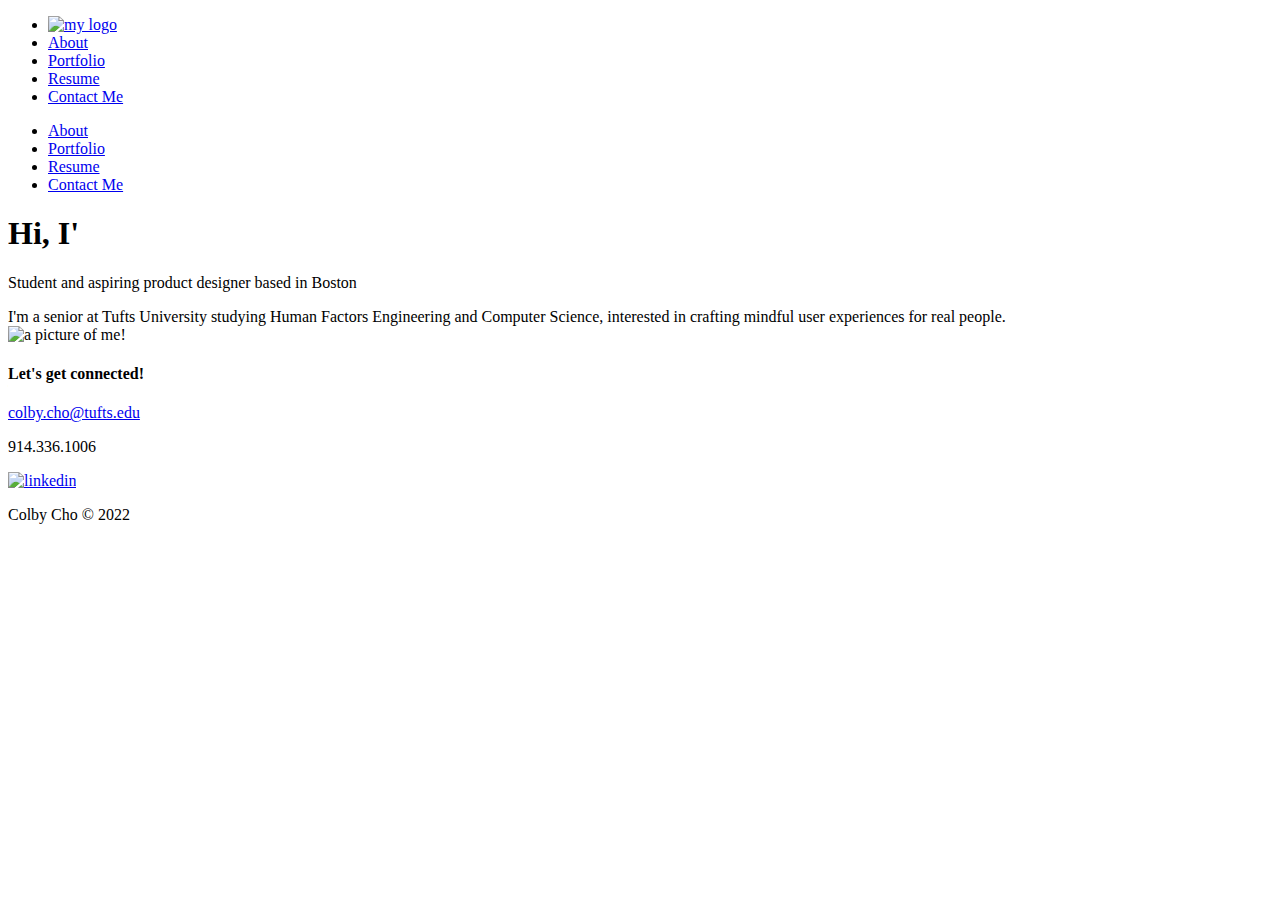
==== index.html @ f1969420 "Add files via upload" ====
<!DOCTYPE html>
<html lang="en">
<head>
    <meta charset="UTF-8">
    <meta http-equiv="X-UA-Compatible" content="IE=edge">
    <meta name="viewport" content="width=device-width, initial-scale=1.0">
    <link rel="stylesheet" href="css/index.css">
    <link rel="shortcut icon" type="image/ico" href="images/flavicon2.png"/>
    <title>Colby Cho</title>
</head>
<body>
    <header>
        <nav>
            <ul>
                <div id="home">
                    <li><a href="index.html"><img src="images/logo3.png" alt="my logo"></a></li>
                </div>
                <div id="navbar">
                    <li><a href="about.html">About</a></li>
                    <li><a href="portfolio.html">Portfolio</a></li>
                    <li><a href="Senior Yr Resume.pdf" target="_blank">Resume</a></li>
                    <li><a href="#contact">Contact Me</a></li>
                </div>
            </ul>
        </nav>
        <div id="hamburger-icon" onclick="toggleMobileMenu(this)">
            <div class="bar1"></div>
            <div class="bar2"></div>
            <div class="bar3"></div>
            <ul class="mobile-menu">
                <li><a href="about.html">About</a></li>
                <li><a href="portfolio.html">Portfolio</a></li>
                <li><a href="Senior Yr Resume.pdf" target="_blank">Resume</a></li>
                <li><a href="#contact">Contact Me</a></li>
            </ul>
        </div>
    </header>
    <main>
        <div id="opening-text">
            <h1 id="message">Hi, I'm Colby.</h1>
            <p>Student and aspiring product designer based in Boston</p>
            <span>I'm a senior at Tufts University studying Human Factors Engineering and Computer Science, interested in crafting mindful user experiences for real people.</span>
        </div>
        <div id="banner">
            <img src="images/profile3.png" alt="a picture of me!">
        </div>
    </main>
    <footer>
        <div id="contact">
            <h4>Let's get connected!</h4>
            <p><a href="mailto:colby.cho@tufts.edu" target="_blank">colby.cho@tufts.edu</a></p>
            <p>914.336.1006</p>
            <a href="https://linkedin.com/in/colby-cho-023ab71b9"><img src="images/linkedin.png" alt="linkedin"></a>
        </div>
        <p>Colby Cho &copy; 2022</p>
    </footer>
    <script>
        function toggleMobileMenu(menu) {
                menu.classList.toggle('open');
        }

        var quoteArray = ["Hi, I'm Colby."];
        var textPosition = 0; 
        var speed = 100;
  
        typewriter = () => {
          document.querySelector("#message").innerHTML = quoteArray[0].substring(0, textPosition);

          if(textPosition++ != quoteArray[0].length)
            setTimeout(typewriter, speed);
        }
  
        window.addEventListener("load", typewriter)
    </script>
</body>
</html>
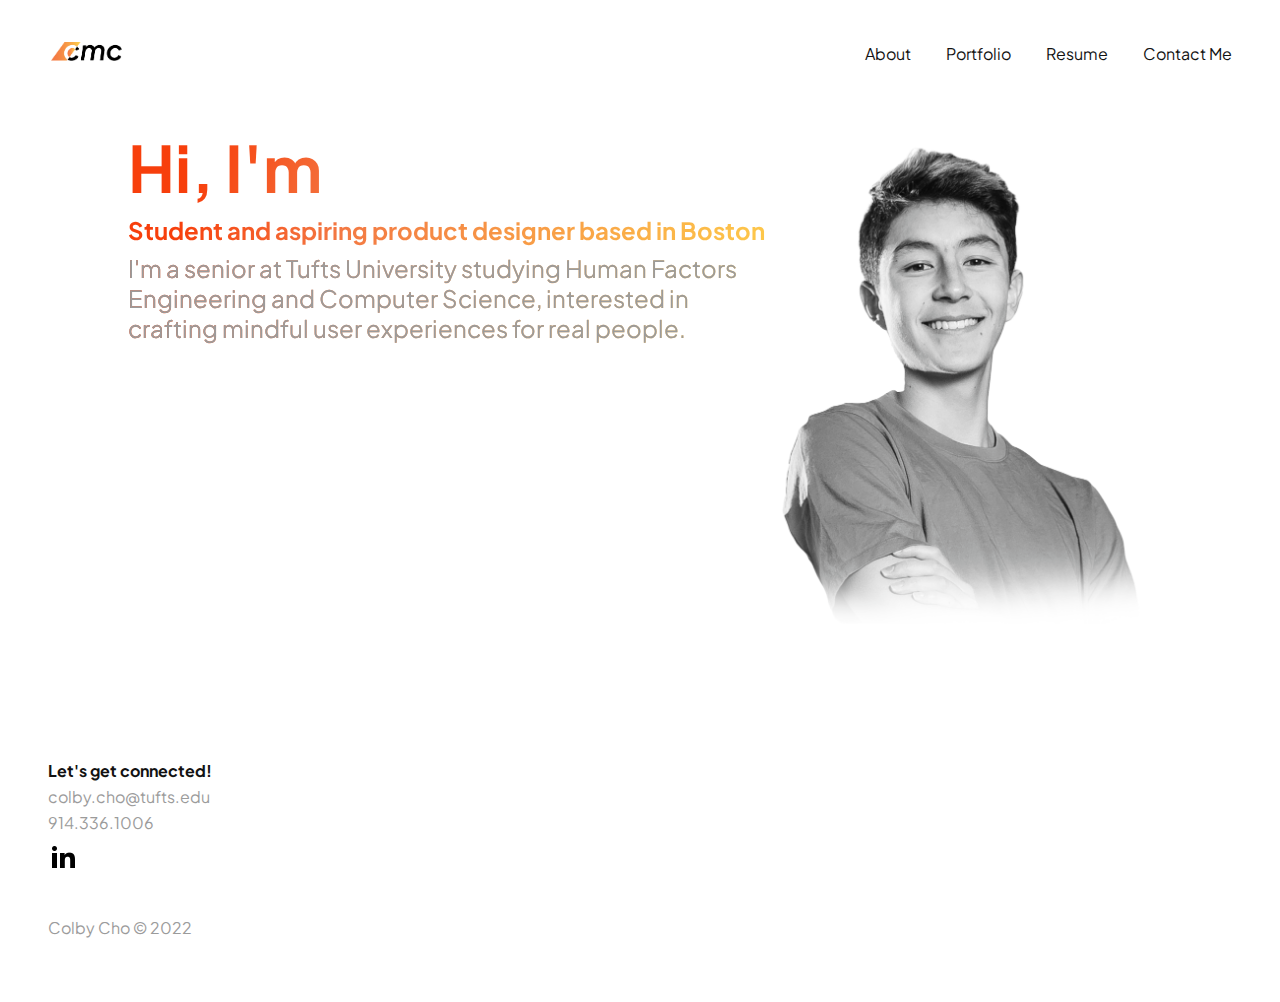
==== commit 79e86fb3: "beefy resume" ====
--- a/index.html
+++ b/index.html
@@ -18,7 +18,7 @@
                 <div id="navbar">
                     <li><a href="about.html">About</a></li>
                     <li><a href="portfolio.html">Portfolio</a></li>
-                    <li><a href="Senior Yr Resume.pdf" target="_blank">Resume</a></li>
+                    <li><a href="CCResume2023.pdf" target="_blank">Resume</a></li>
                     <li><a href="#contact">Contact Me</a></li>
                 </div>
             </ul>
@@ -30,7 +30,7 @@
             <ul class="mobile-menu">
                 <li><a href="about.html">About</a></li>
                 <li><a href="portfolio.html">Portfolio</a></li>
-                <li><a href="Senior Yr Resume.pdf" target="_blank">Resume</a></li>
+                <li><a href="CCResume2023.pdf" target="_blank">Resume</a></li>
                 <li><a href="#contact">Contact Me</a></li>
             </ul>
         </div>
@@ -50,7 +50,7 @@
             <h4>Let's get connected!</h4>
             <p><a href="mailto:colby.cho@tufts.edu" target="_blank">colby.cho@tufts.edu</a></p>
             <p>914.336.1006</p>
-            <a href="https://linkedin.com/in/colby-cho-023ab71b9"><img src="images/linkedin.png" alt="linkedin"></a>
+            <a href="https://linkedin.com/in/colby-cho"><img src="images/linkedin.png" alt="linkedin"></a>
         </div>
         <p>Colby Cho &copy; 2022</p>
     </footer>
--- a/css/index.css
+++ b/css/index.css
@@ -0,0 +1,260 @@
+@import url('https://fonts.googleapis.com/css2?family=Amatic+SC:wght@700&family=Chakra+Petch:wght@500&family=Cinzel&family=Fugaz+One&family=Inter&family=Monoton&family=Orbitron:wght@900&family=Oswald:wght@500&family=Plus+Jakarta+Sans:wght@400;600;700&family=Roboto+Slab&family=Source+Code+Pro:wght@400;700&family=Ultra&display=swap');
+
+* {
+    scroll-behavior: smooth;
+    text-rendering: optimizeSpeed;
+}
+
+body {
+    font-family: 'Plus Jakarta Sans', sans-serif;
+    background-position: cover;
+    background-repeat: no-repeat;
+}
+
+header {
+    margin-top: 20px;
+    display: flex;
+    align-items: center;
+    padding-left: 40px;
+    padding-right: 40px;
+}
+
+nav {
+    width: 100%;
+}
+
+ul {
+    padding: 0;
+    display: flex;
+    flex-direction: row;
+    justify-content: space-between;
+    list-style: none;
+}
+
+li a {
+    text-decoration: none;
+}
+
+#home li a {
+    color: #121212;
+}
+
+#navbar {
+    display: flex;
+    flex-direction: row;
+    align-items: center;
+}
+
+#navbar li {
+    padding-left: 35px;
+}
+
+#navbar li a {
+    color: #121212;
+    transition: color 300ms ease-in-out;
+}
+
+#navbar li a:hover {
+    color: rgb(243, 120, 67);
+}
+
+#hamburger-icon {
+    display: none;
+    cursor: pointer;
+}
+
+#hamburger-icon div {
+    width: 20px;
+    height: 2px;
+    background-color: #121212;
+    border-radius: 2px;
+    margin: 6px 0px;
+    transition: 0.3s;
+}
+
+.open .bar1 {
+    -webkit-transform: rotate(-45deg) translate(-6px, 5px);
+    transform: rotate(-45deg) translate(-6px, 5px);
+}
+
+.open .bar2 {
+    opacity: 0;
+}
+
+.open .bar3 {
+    -webkit-transform: rotate(45deg) translate(-6px, -6px);
+    transform: rotate(45deg) translate(-6px, -6px);
+}
+
+.open .mobile-menu {
+    display: flex;
+    flex-direction: column;
+    align-items: center;
+    justify-content: flex-start;
+    gap: 20px;
+    padding-left: 51px;
+    background-color: white;
+    z-index: 2;
+    box-shadow: 0px 12px 10px 0 rgb(0 0 0 / 20%);
+    height: 240px;
+}
+
+.mobile-menu {
+    display: none;
+    position: absolute;
+    left: 0;
+    width: 100vw;
+    padding-top: 20px;
+    padding-bottom: 10px;
+}
+
+.mobile-menu li {
+    padding-bottom: 20px;
+    width: 100%;
+}
+
+.mobile-menu li a {
+    color: #121212;
+    transition: color 300ms ease-in-out;
+}
+
+.mobile-menu li a:hover {
+    color: #F37843;
+}
+
+@media only screen and (max-width: 773px) {
+    #home img {
+        width: 15vw;
+        height: auto;
+    }
+    #navbar {
+        display: none;
+    }
+    #hamburger-icon {
+        display: block;
+    }
+    main {
+        display: flex;
+        flex-direction: column-reverse;
+        order: 5;
+        padding-left: 40px;
+        padding-right: 40px;
+        margin-top: 40px;
+        margin-bottom: 40px;
+    }
+    #opening-text {
+        align-items: center;
+        width: 100%;
+    }
+    #opening-text h1 {
+        font-size: 40px;
+        font-weight: 700;
+        margin: 0;
+    }
+    #banner img {
+        width: 60vw;
+        height: auto;
+    }
+}
+
+@media only screen and (min-width: 773px) {
+    #home img {
+        width: 6vw;
+        height: auto;
+    }
+    main {
+        display: flex;
+        flex-direction: row;
+        justify-content: center;
+        padding-left: 40px;
+        padding-right: 40px;
+        margin-top: 40px;
+        margin-bottom: 60px;
+    }
+    #opening-text {
+        width: 50vw;
+    }
+    #opening-text h1 {
+        font-size: 64px;
+        font-weight: 700;
+        margin: 0;
+    }
+    #banner img {
+        width: 30vw;
+        height: auto;
+    }
+}
+
+#opening-text {
+    justify-content: center;
+    background-color: #F37843;
+  
+    /* Create the gradient. */
+    background-image: linear-gradient(108deg, #f73f0c 10%, #F37843 30%, rgb(255, 210, 75) 90%);
+    
+    /* Set the background size and repeat properties. */
+    background-size: 100%;
+    background-repeat: repeat;
+
+    /* Use the text as a mask for the background. */
+    /* This will show the gradient as a text color rather than element bg. */
+    -webkit-background-clip: text;
+    -webkit-text-fill-color: transparent; 
+    -moz-background-clip: text;
+    -moz-text-fill-color: transparent;
+}
+
+#opening-text p {
+    font-size: 24px;
+    font-weight: bold;
+    padding-top: 8px;
+    padding-bottom: 8px;
+    margin: 0;
+}
+
+#opening-text span {
+    background-color: rgb(155, 155, 155);
+    font-size: 24px;
+
+    -webkit-background-clip: text;
+    -webkit-text-fill-color: transparent; 
+    -moz-background-clip: text;
+    -moz-text-fill-color: transparent;
+}
+
+footer {
+    color: rgb(155, 155, 155);
+    padding: 40px;
+}
+
+footer p {
+    margin-top: 40px
+}
+
+#contact h4 {
+    color: #121212;
+    margin-top: 0;
+    margin-bottom: 5px;
+}
+
+#contact p a {
+    color:rgb(155, 155, 155);
+    text-decoration: none;
+}
+
+#contact p {
+    color:rgb(155, 155, 155);
+    margin: 0;
+    padding-bottom: 5px;
+}
+
+#contact img {
+    margin-top: 5px;
+    width: 30px;
+    height: auto;
+    transition: all 300ms ease-in-out;
+}
+
+#contact img:hover {
+    opacity: 0.5;
+}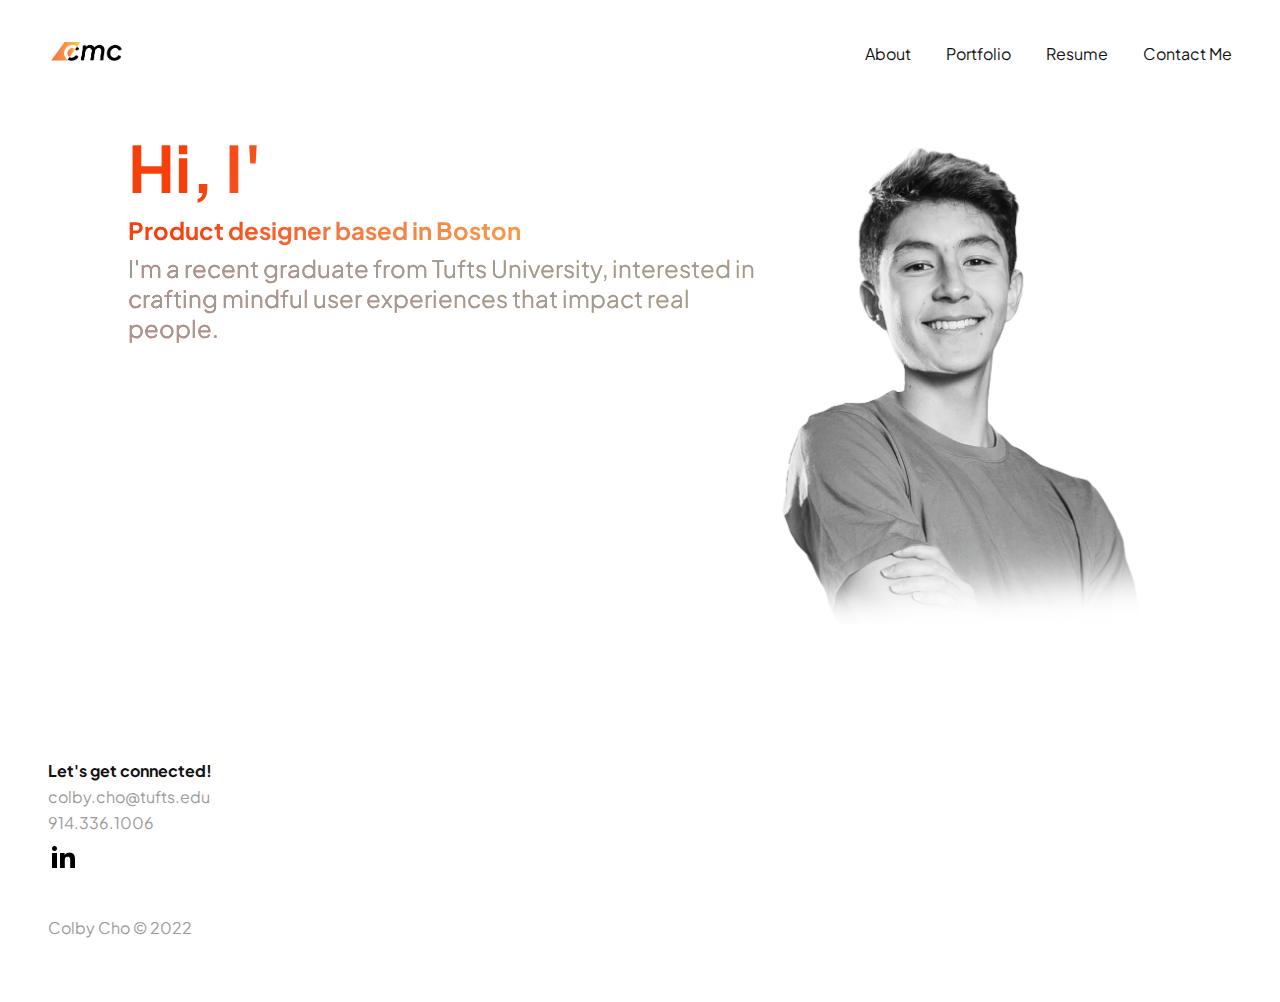
==== commit cd95bf41: "removing cringe" ====
--- a/index.html
+++ b/index.html
@@ -38,8 +38,8 @@
     <main>
         <div id="opening-text">
             <h1 id="message">Hi, I'm Colby.</h1>
-            <p>Student and aspiring product designer based in Boston</p>
-            <span>I'm a senior at Tufts University studying Human Factors Engineering and Computer Science, interested in crafting mindful user experiences for real people.</span>
+            <p>Product designer based in Boston</p>
+            <span>I'm a recent graduate from Tufts University, interested in crafting mindful user experiences that impact real people.</span>
         </div>
         <div id="banner">
             <img src="images/profile3.png" alt="a picture of me!">
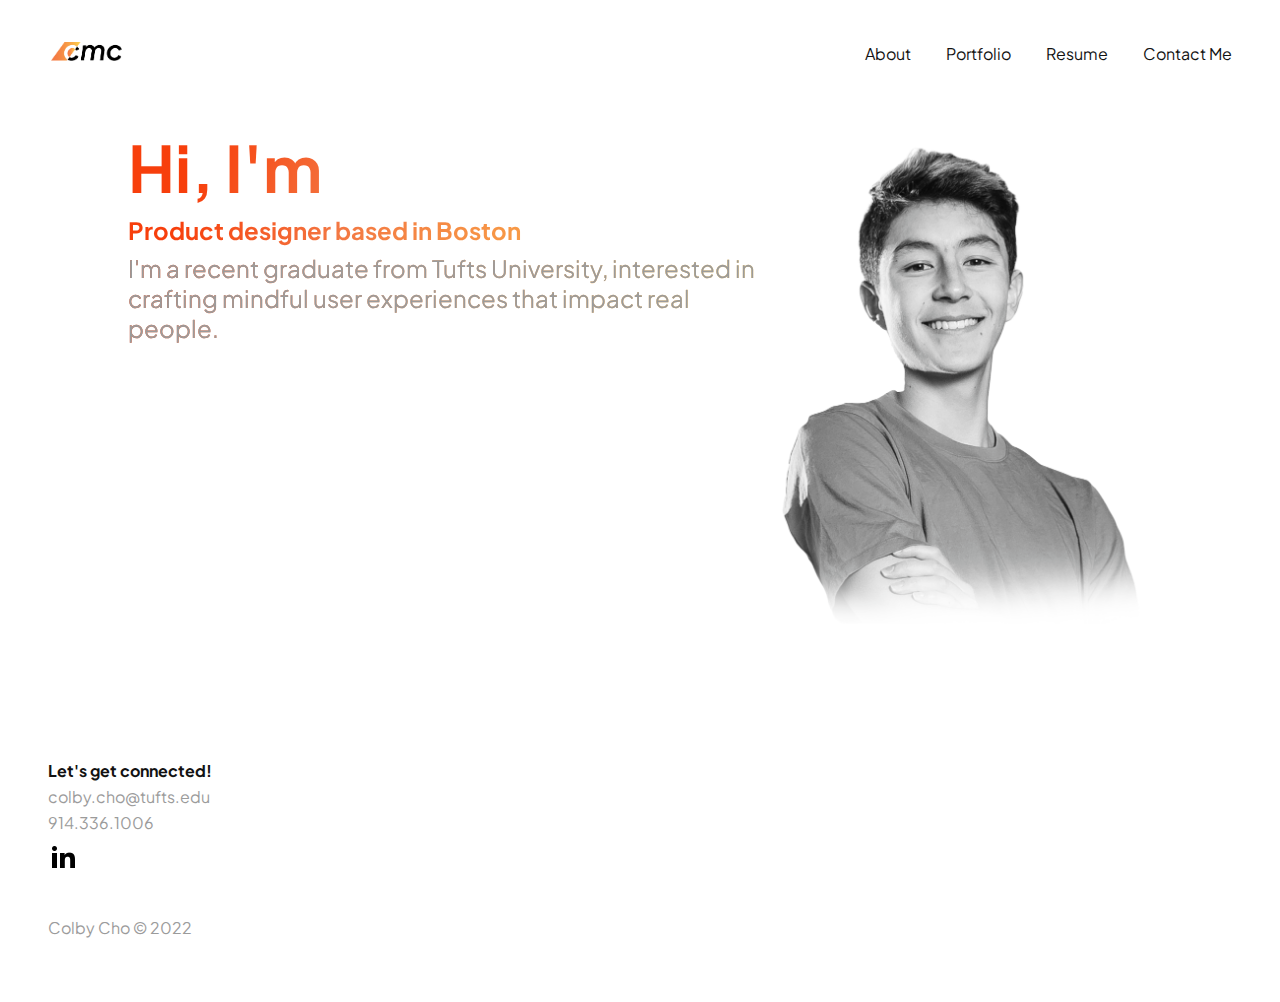
==== commit 57f89fc7: "fixed linkedin address typo" ====
--- a/index.html
+++ b/index.html
@@ -50,7 +50,7 @@
             <h4>Let's get connected!</h4>
             <p><a href="mailto:colby.cho@tufts.edu" target="_blank">colby.cho@tufts.edu</a></p>
             <p>914.336.1006</p>
-            <a href="https://linkedin.com/in/colby-cho"><img src="images/linkedin.png" alt="linkedin"></a>
+            <a href="https://linkedin.com/in/colbycho"><img src="images/linkedin.png" alt="linkedin"></a>
         </div>
         <p>Colby Cho &copy; 2022</p>
     </footer>
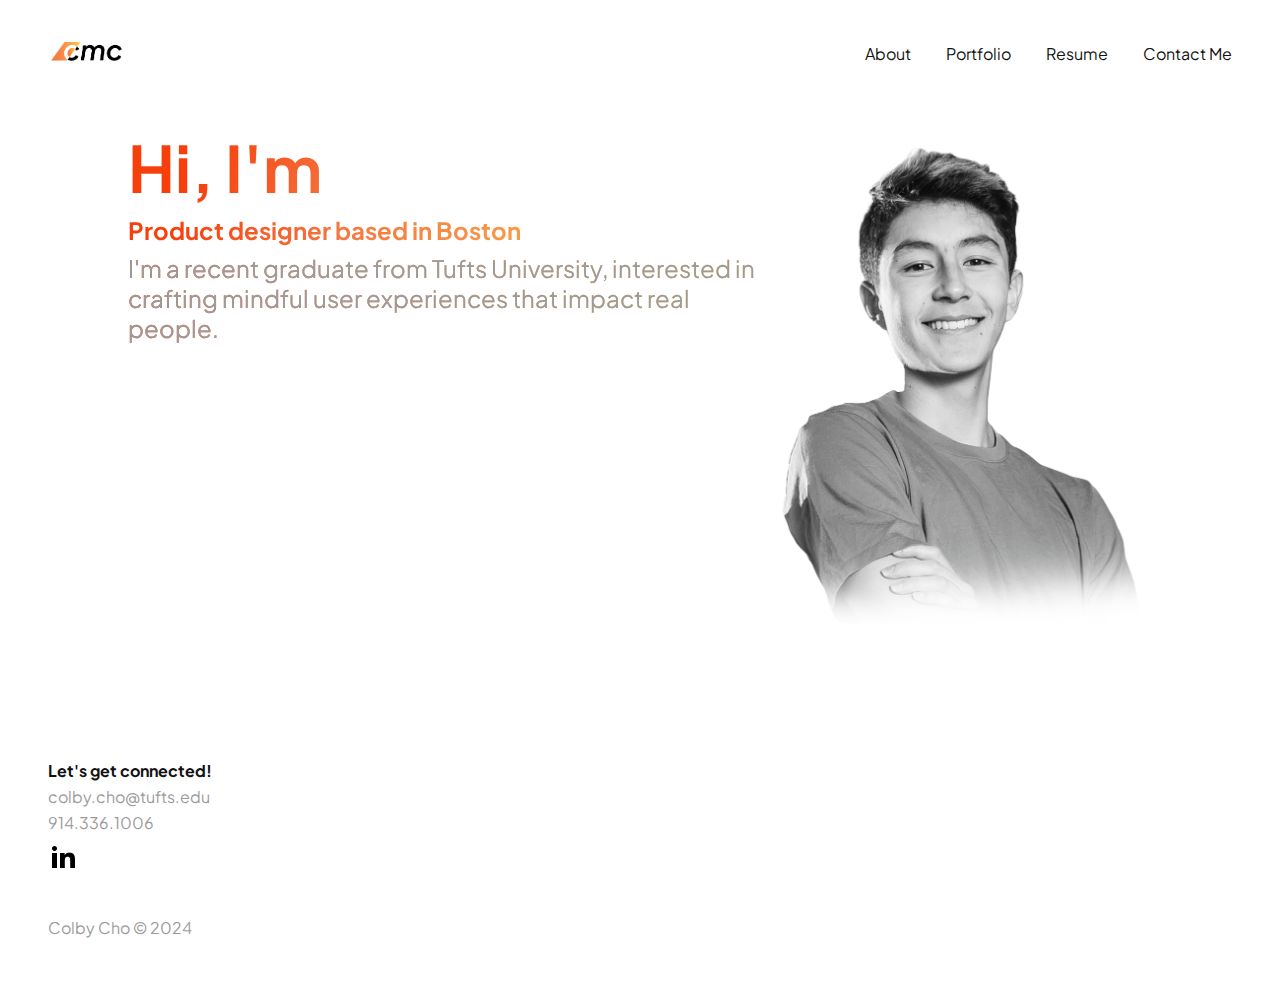
==== commit 127f205a: "Update index.html" ====
--- a/index.html
+++ b/index.html
@@ -18,7 +18,7 @@
                 <div id="navbar">
                     <li><a href="about.html">About</a></li>
                     <li><a href="portfolio.html">Portfolio</a></li>
-                    <li><a href="CCResume2023.pdf" target="_blank">Resume</a></li>
+                    <li><a href="CCResume2024.pdf" target="_blank">Resume</a></li>
                     <li><a href="#contact">Contact Me</a></li>
                 </div>
             </ul>
@@ -30,7 +30,7 @@
             <ul class="mobile-menu">
                 <li><a href="about.html">About</a></li>
                 <li><a href="portfolio.html">Portfolio</a></li>
-                <li><a href="CCResume2023.pdf" target="_blank">Resume</a></li>
+                <li><a href="CCResume2024.pdf" target="_blank">Resume</a></li>
                 <li><a href="#contact">Contact Me</a></li>
             </ul>
         </div>
@@ -52,7 +52,7 @@
             <p>914.336.1006</p>
             <a href="https://linkedin.com/in/colbycho"><img src="images/linkedin.png" alt="linkedin"></a>
         </div>
-        <p>Colby Cho &copy; 2022</p>
+        <p>Colby Cho &copy; 2024</p>
     </footer>
     <script>
         function toggleMobileMenu(menu) {
@@ -73,4 +73,4 @@
         window.addEventListener("load", typewriter)
     </script>
 </body>
-</html>+</html>
